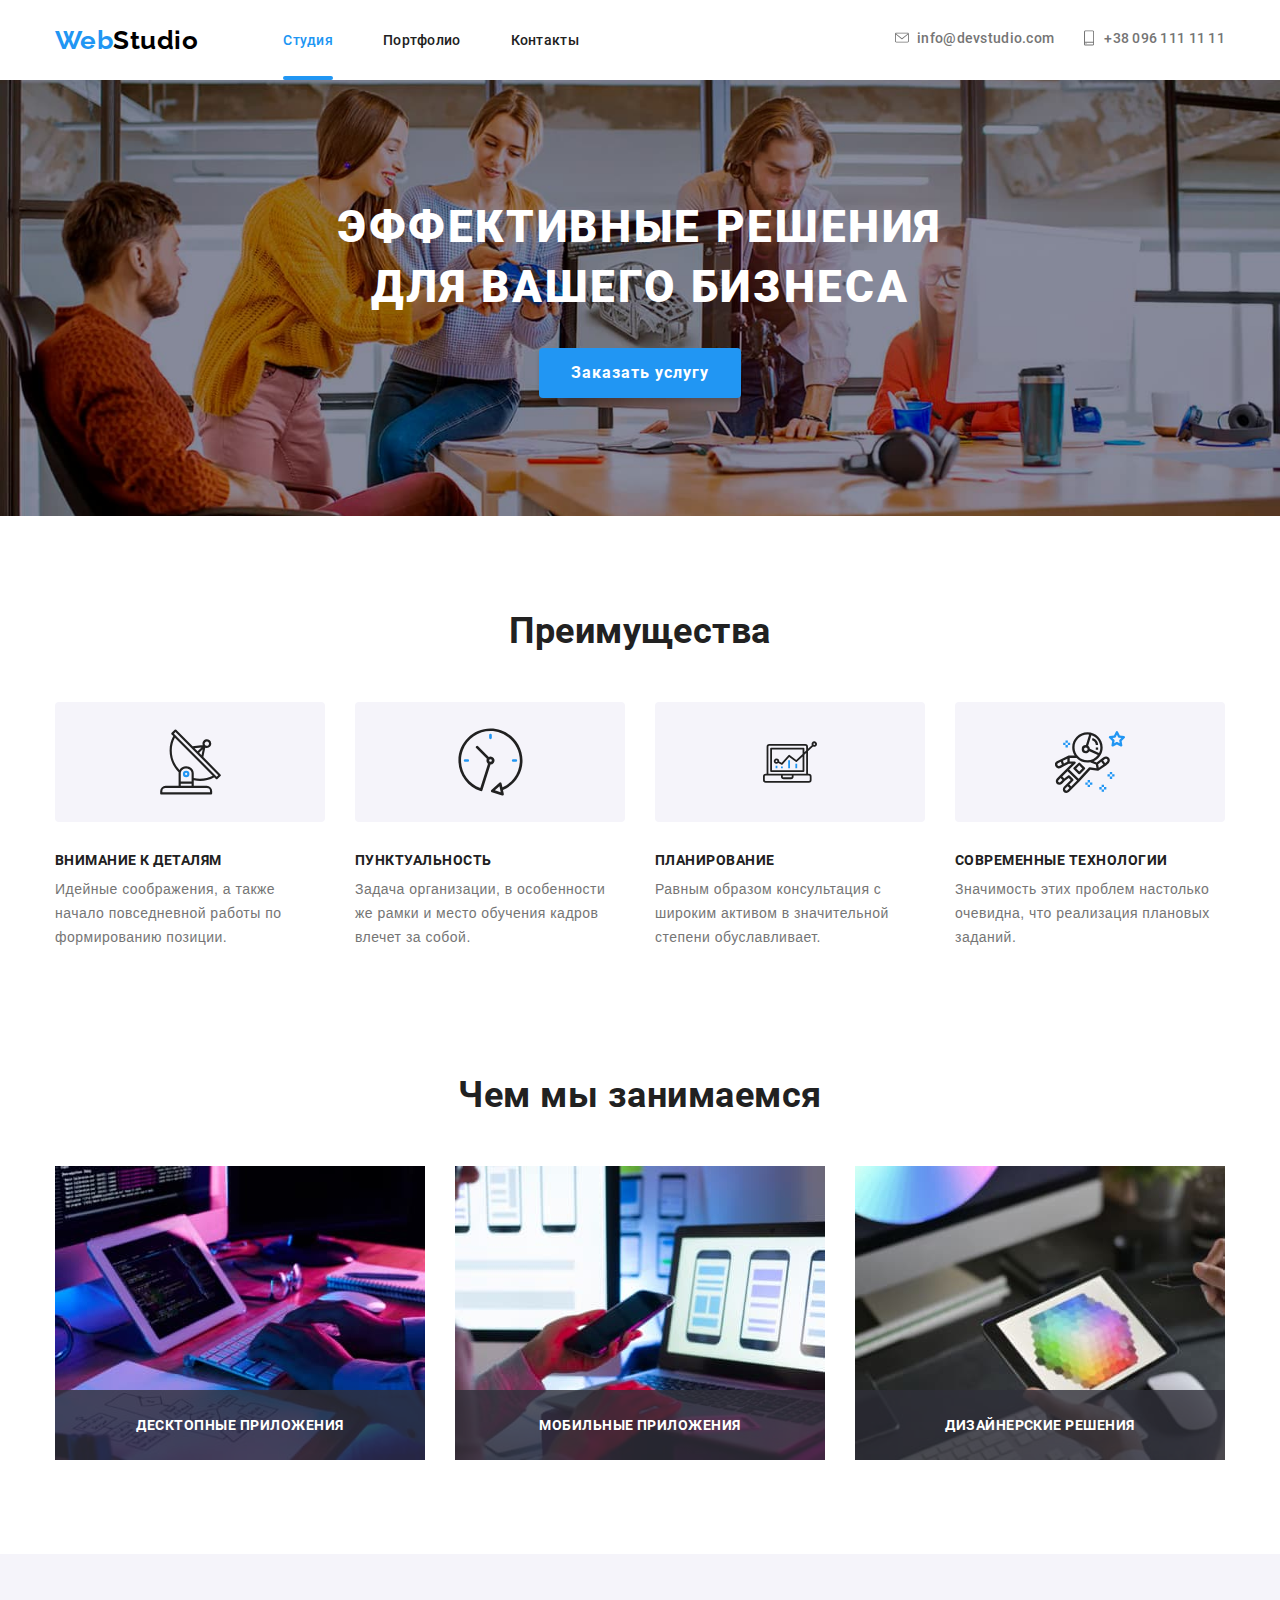
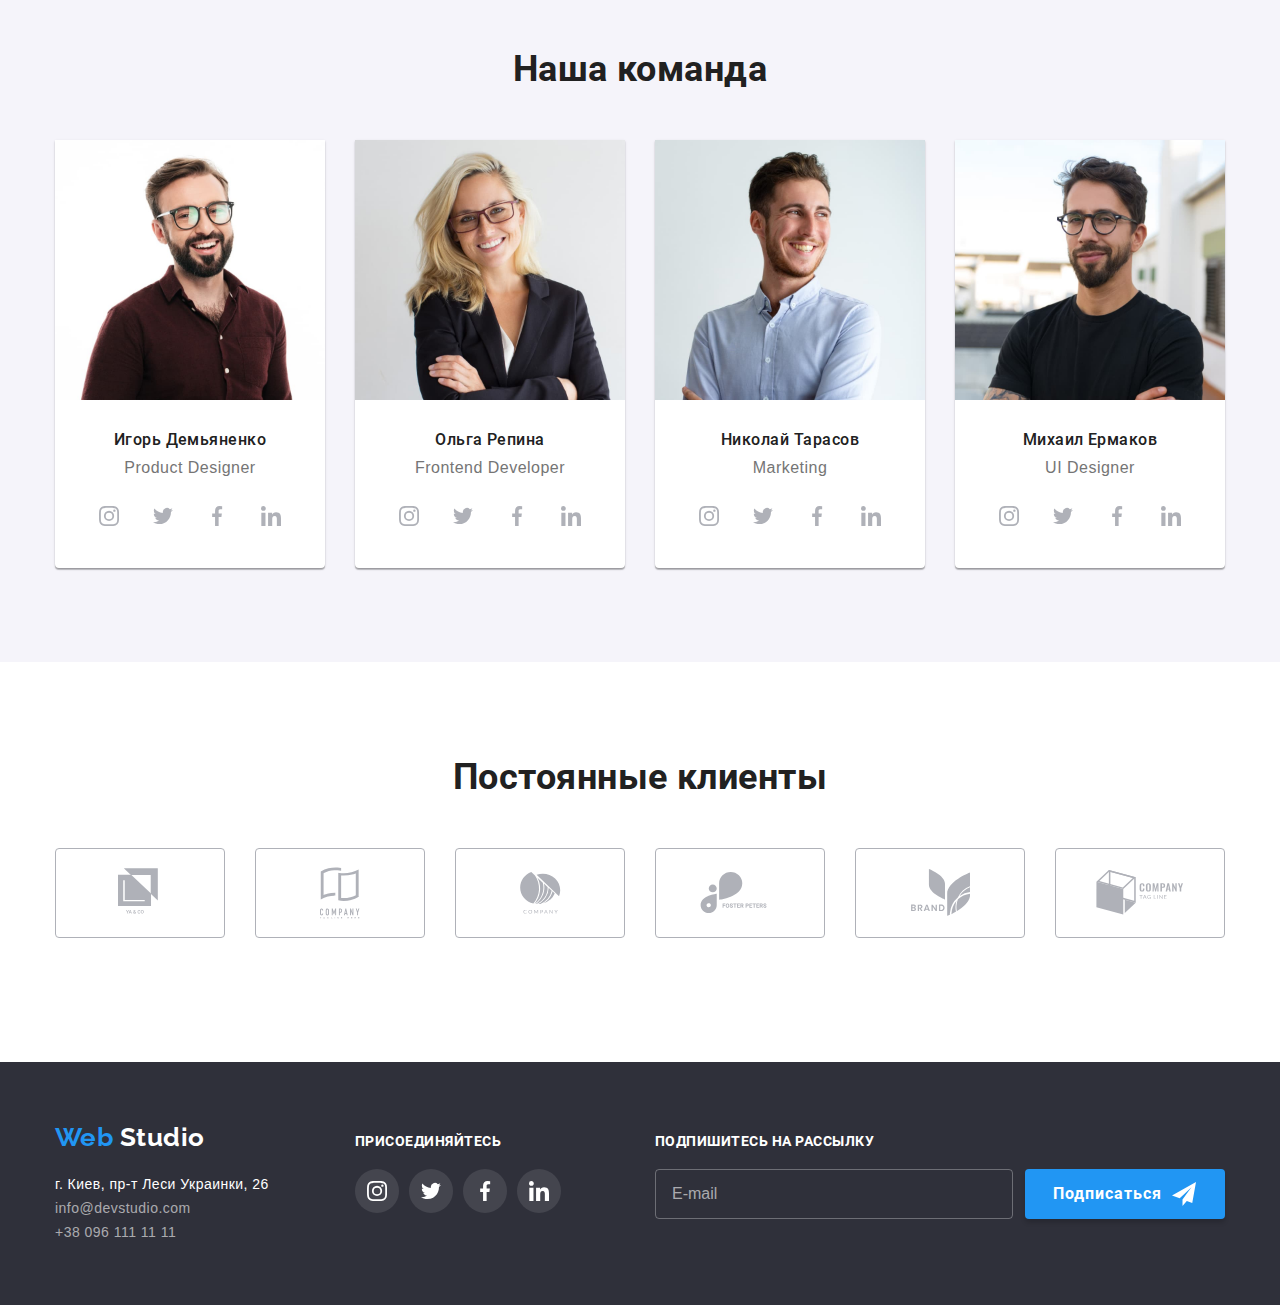
==== index.html @ 7257a2fe "фото ольги" ====
<!DOCTYPE html>
<html lang="ru">
  <head>
    <meta charset="UTF-8" />
    <meta name="viewport" content="width=device-width, initial-scale=1.0" />
    <title>Web Studio</title>

    <link rel="stylesheet" href="./css/main.min.css" />
  </head>
  <body>
    <!--Шапка сайта-->

    <header class="header">
      <div class="conteiner navigate">
        <nav class="main-nav">
          <a href="./index.html" class="logo link">
            Web<span class="logo-black">Studio</span>
          </a>

          <button
            type="button"
            class="menu-button"
            aria-expanded="false"
            data-menu-button
          >
            <svg width="24" height="16">
              <use
                class="icon-menu"
                href="./images/icons/sprite.svg#icon-menu"
              ></use>
              <use
                class="icon-cross"
                href="./images/icons/sprite.svg#icon-cross"
              ></use>
            </svg>
          </button>

          <!-- Навигация -->
          <ul class="site-nav list">
            <li class="item"><a href="" class="link current">Студия</a></li>
            <li class="item">
              <a href="./portfolio.html" class="link">Портфолио</a>
            </li>
            <li class="item"><a href="" class="link">Контакты</a></li>
          </ul>
        </nav>

        <!-- контакты -->
        <ul class="contacts list">
          <li class="item mail">
            <a href="mailto:info@devstudio.com" class="link">
              <svg class="icon-mail">
                <use href="./images/icons/sprite.svg#icon-mail"></use>
              </svg>
              info@devstudio.com
            </a>
          </li>
          <li class="item pfone">
            <a href="tel:+380961111111" class="link">
              <svg class="icon-phone">
                <use href="./images/icons/sprite.svg#icon-smartphone"></use>
              </svg>
              +38 096 111 11 11
            </a>
          </li>
        </ul>

        <!-- Мобильное меню -->
        <div class="mobile" data-menu>
          <ul class="mobile-nav list">
            <li class="item"><a href="" class="link current">Студия</a></li>
            <li class="item">
              <a href="./portfolio.html" class="link">Портфолио</a>
            </li>
            <li class="item"><a href="" class="link">Контакты</a></li>
          </ul>

          <ul class="mobile-contacts list">
            <li class="item mail">
              <a href="mailto:info@devstudio.com" class="link">
                <svg class="icon-mail">
                  <use href="./images/icons/sprite.svg#icon-mail"></use>
                </svg>
                info@devstudio.com
              </a>
            </li>
            <li class="item pfone">
              <a href="tel:+380961111111" class="link">
                <svg class="icon-phone">
                  <use href="./images/icons/sprite.svg#icon-smartphone"></use>
                </svg>
                +38 096 111 11 11
              </a>
            </li>
          </ul>
        </div>
      </div>
    </header>
    <main>
      <!-- Герой-->
      <section class="hero">
        <h1 class="hero-title">
          Эффективные решения <br />
          для вашего бизнеса
        </h1>
        <button class="button" data-modal-open>Заказать услугу</button>
      </section>

      <!-- Преимущества-->
      <section class="section">
        <div class="conteiner advantages">
          <h2 class="section-title">Преимущества</h2>
          <ul class="advantages-list list">
            <li class="advantages-item antenna">
              <div class="icons-advantages">
                <svg class="icon-antenna" width="65" height="70">
                  <use href="./images/icons/sprite.svg#icon-antenna"></use>
                </svg>
              </div>
              <h3 class="advantages-title">Внимание к деталям</h3>
              <p class="advantages-text">
                Идейные соображения, а также начало повседневной работы по
                формированию позиции.
              </p>
            </li>
            <li class="advantages-item clock">
              <div class="icons-advantages">
                <svg class="icon-clock" width="67" height="70">
                  <use href="./images/icons/sprite.svg#icon-clock"></use>
                </svg>
              </div>
              <h3 class="advantages-title">Пунктуальность</h3>
              <p class="advantages-text">
                Задача организации, в особенности же рамки и место обучения
                кадров влечет за собой.
              </p>
            </li>
            <li class="advantages-item diagram">
              <div class="icons-advantages">
                <svg class="icon-diagram" width="70" height="54">
                  <use href="./images/icons/sprite.svg#icon-diagram"></use>
                </svg>
              </div>
              <h3 class="advantages-title">Планирование</h3>
              <p class="advantages-text">
                Равным образом консультация с широким активом в значительной
                степени обуславливает.
              </p>
            </li>
            <li class="advantages-item astronaut">
              <div class="icons-advantages">
                <svg class="icon-astronaut" width="70" height="70">
                  <use href="./images/icons/sprite.svg#icon-astronaut"></use>
                </svg>
              </div>
              <h3 class="advantages-title">Современные технологии</h3>
              <p class="advantages-text">
                Значимость этих проблем настолько очевидна, что реализация
                плановых заданий.
              </p>
            </li>
          </ul>
        </div>
      </section>

      <!--Чем занимаемся-->
      <section class="section engage">
        <div class="conteiner">
          <h2 class="section-title engage-title">Чем мы занимаемся</h2>
          <ul class="engage-list list">
            <li class="engage-item">
              <img
                src="./images/img1.jpg"
                srcset="./images/img1@2x.jpg 2x"
                class="img"
                alt="ноутбук"
                width="370"
              />
              <h3 class="app-title">Десктопные приложения</h3>
            </li>
            <li class="engage-item">
              <img
                src="./images/img2.jpg"
                srcset="./images/img2@2x.jpg 2x"
                alt="смартфон"
                width="370"
                class="img"
              />
              <h3 class="app-title">Мобильные приложения</h3>
            </li>
            <li class="engage-item">
              <img
                src="./images/img3.jpg"
                srcset="./images/img3@2x.jpg 2x"
                alt="монитор"
                width="370"
                class="img"
              />
              <h3 class="app-title">Дизайнерские решения</h3>
            </li>
          </ul>
        </div>
      </section>

      <!--Команда-->
      <section class="section team">
        <div class="conteiner">
          <h2 class="section-title team-title">Наша команда</h2>
          <ul class="team-list list">
            <li class="team-item">
              <picture>
                <source
                  srcset="
                    ./images/team/desktop/1.jpg       1x,
                    ./images/team/desktop/igor@2x.jpg 2x
                  "
                  media="(min-width: 1200px)"
                />
                <source
                  srcset="
                    ./images/team/tablet/igor.jpg    1x,
                    ./images/team/tablet/igor@2x.jpg 2x
                  "
                  media="(min-width: 768px)"
                />
                <source
                  srcset="
                    ./images/team/mobile/igor.jpg    1x,
                    ./images/team/mobile/igor@2x.jpg 2x
                  "
                  media="(max-width: 767px)"
                />
                <img
                  src="./images/team/desktop/1.jpg"
                  alt=""
                  class="team-foto img"
                />
              </picture>

              <div class="team-desc">
                <h3 class="team-names">Игорь Демьяненко</h3>
                <p class="team-function">Product Designer</p>
                <ul class="list social-list">
                  <li class="social-item">
                    <a
                      href="https://www.instagram.com"
                      target="blank"
                      rel="noopener"
                      aria-label="Ссылка на Instagram"
                      class="link social-links instagram"
                    >
                      <svg class="social-icon" width="20" height="20">
                        <use
                          href="./images/icons/sprite.svg#icon-instagram"
                        ></use>
                      </svg>
                    </a>
                  </li>
                  <li class="social-item">
                    <a
                      href="https://twitter.com/explore"
                      target="blank"
                      rel="noopener"
                      aria-label="Ссылка на Twitter"
                      class="link social-links twitter"
                    >
                      <svg class="social-icon" width="20" height="20">
                        <use
                          href="./images/icons/sprite.svg#icon-twitter"
                        ></use>
                      </svg>
                    </a>
                  </li>
                  <li class="social-item">
                    <a
                      href="https://www.facebook.com"
                      target="blank"
                      rel="noopener"
                      aria-label="Ссылка на Facebook"
                      class="link social-links facebook"
                    >
                      <svg class="social-icon" width="20" height="20">
                        <use
                          href="./images/icons/sprite.svg#icon-facebook"
                        ></use>
                      </svg>
                    </a>
                  </li>
                  <li class="social-item">
                    <a
                      href="https://linkedin.com/"
                      target="blank"
                      rel="noopener"
                      aria-label="Ссылка на LinkedIn"
                      class="link social-links linkedin"
                    >
                      <svg class="social-icon" width="20" height="20">
                        <use
                          href="./images/icons/sprite.svg#icon-linkedin"
                        ></use>
                      </svg>
                    </a>
                  </li>
                </ul>
              </div>
            </li>
            <li class="team-item">
              <picture>
                <source
                  srcset="
                    ./images/team/desktop/2.jpg       1x,
                    ./images/team/desktop/olga@2x.jpg 2x
                  "
                  media="(min-width: 1200px)"
                />
                <source
                  srcset="
                    ./images/team/tablet/olga.jpg    1x,
                    ./images/team/tablet/olga@2x.jpg 2x
                  "
                  media="(min-width: 768px)"
                />
                <source
                  srcset="
                    ./images/team/mobile/i2.jpg    1x,
                    ./images/team/mobile/i2@2x.jpg 2x
                  "
                  media="(max-width: 767px)"
                />
                <img
                  src="./images/team/desktop/olga.jpg"
                  alt=""
                  class="team-foto img"
                />
              </picture>
              <div class="team-desc">
                <h3 class="team-names">Ольга Репина</h3>
                <p class="team-function">Frontend Developer</p>
                <ul class="list social-list">
                  <li class="social-item">
                    <a
                      href="https://www.instagram.com"
                      target="blank"
                      rel="noopener"
                      aria-label="Ссылка на Instagram"
                      class="link social-links instagram"
                    >
                      <svg class="social-icon" width="20" height="20">
                        <use
                          href="./images/icons/sprite.svg#icon-instagram"
                        ></use>
                      </svg>
                    </a>
                  </li>
                  <li class="social-item">
                    <a
                      href="https://twitter.com/explore"
                      target="blank"
                      rel="noopener"
                      aria-label="Ссылка на Twitter"
                      class="link social-links twitter"
                    >
                      <svg class="social-icon" width="20" height="20">
                        <use
                          href="./images/icons/sprite.svg#icon-twitter"
                        ></use>
                      </svg>
                    </a>
                  </li>
                  <li class="social-item">
                    <a
                      href="https://www.facebook.com"
                      target="blank"
                      rel="noopener"
                      aria-label="Ссылка на Facebook"
                      class="link social-links facebook"
                    >
                      <svg class="social-icon" width="20" height="20">
                        <use
                          href="./images/icons/sprite.svg#icon-facebook"
                        ></use>
                      </svg>
                    </a>
                  </li>
                  <li class="social-item">
                    <a
                      href="https://linkedin.com/"
                      target="blank"
                      rel="noopener"
                      aria-label="Ссылка на LinkedIn"
                      class="link social-links linkedin"
                    >
                      <svg class="social-icon" width="20" height="20">
                        <use
                          href="./images/icons/sprite.svg#icon-linkedin"
                        ></use>
                      </svg>
                    </a>
                  </li>
                </ul>
              </div>
            </li>
            <li class="team-item">
              <picture>
                <source
                  srcset="
                    ./images/team/desktop/3.jpg          1x,
                    ./images/team/desktop/nikolay@2x.jpg 2x
                  "
                  media="(min-width: 1200px)"
                />
                <source
                  srcset="
                    ./images/team/tablet/nikolay.jpg    1x,
                    ./images/team/tablet/nikolay@2x.jpg 2x
                  "
                  media="(min-width: 768px)"
                />
                <source
                  srcset="
                    ./images/team/mobile/nikolay.jpg    1x,
                    ./images/team/mobile/nikolay@2x.jpg 2x
                  "
                  media="(max-width: 767px)"
                />
                <img
                  src="./images/team/desktop/nikolay.jpg"
                  alt=""
                  class="team-foto img"
                />
              </picture>
              <div class="team-desc">
                <h3 class="team-names">Николай Тарасов</h3>
                <p class="team-function">Marketing</p>
                <ul class="list social-list">
                  <li class="social-item">
                    <a
                      href="https://www.instagram.com"
                      target="blank"
                      rel="noopener"
                      aria-label="Ссылка на Instagram"
                      class="link social-links instagram"
                    >
                      <svg class="social-icon" width="20" height="20">
                        <use
                          href="./images/icons/sprite.svg#icon-instagram"
                        ></use>
                      </svg>
                    </a>
                  </li>
                  <li class="social-item">
                    <a
                      href="https://twitter.com/explore"
                      target="blank"
                      rel="noopener"
                      aria-label="Ссылка на Twitter"
                      class="link social-links twitter"
                    >
                      <svg class="social-icon" width="20" height="20">
                        <use
                          href="./images/icons/sprite.svg#icon-twitter"
                        ></use>
                      </svg>
                    </a>
                  </li>
                  <li class="social-item">
                    <a
                      href="https://www.facebook.com"
                      target="blank"
                      rel="noopener"
                      aria-label="Ссылка на Facebook"
                      class="link social-links facebook"
                    >
                      <svg class="social-icon" width="20" height="20">
                        <use
                          href="./images/icons/sprite.svg#icon-facebook"
                        ></use>
                      </svg>
                    </a>
                  </li>
                  <li class="social-item">
                    <a
                      href="https://linkedin.com/"
                      target="blank"
                      rel="noopener"
                      aria-label="Ссылка на LinkedIn"
                      class="link social-links linkedin"
                    >
                      <svg class="social-icon" width="20" height="20">
                        <use
                          href="./images/icons/sprite.svg#icon-linkedin"
                        ></use>
                      </svg>
                    </a>
                  </li>
                </ul>
              </div>
            </li>
            <li class="team-item">
              <picture>
                <source
                  srcset="
                    ./images/team/desktop/4.jpg          1x,
                    ./images/team/desktop/mikhail@2x.jpg 2x
                  "
                  media="(min-width: 1200px)"
                />
                <source
                  srcset="
                    ./images/team/tablet/mikhail.jpg    1x,
                    ./images/team/tablet/mikhail@2x.jpg 2x
                  "
                  media="(min-width: 768px)"
                />
                <source
                  srcset="
                    ./images/team/mobile/mikhail.jpg    1x,
                    ./images/team/mobile/mikhail@2x.jpg 2x
                  "
                  media="(max-width: 767px)"
                />
                <img
                  src="./images/team/desktop/mikhail.jpg"
                  alt=""
                  class="team-foto img"
                />
              </picture>
              <div class="team-desc">
                <h3 class="team-names">Михаил Ермаков</h3>
                <p class="team-function">UI Designer</p>
                <ul class="list social-list">
                  <li class="social-item">
                    <a
                      href="https://www.instagram.com"
                      target="blank"
                      rel="noopener"
                      aria-label="Ссылка на Instagram"
                      class="link social-links instagram"
                    >
                      <svg class="social-icon" width="20" height="20">
                        <use
                          href="./images/icons/sprite.svg#icon-instagram"
                        ></use>
                      </svg>
                    </a>
                  </li>
                  <li class="social-item">
                    <a
                      href="https://twitter.com/explore"
                      target="blank"
                      rel="noopener"
                      aria-label="Ссылка на Twitter"
                      class="link social-links twitter"
                    >
                      <svg class="social-icon" width="20" height="20">
                        <use
                          href="./images/icons/sprite.svg#icon-twitter"
                        ></use>
                      </svg>
                    </a>
                  </li>
                  <li class="social-item">
                    <a
                      href="https://www.facebook.com"
                      target="blank"
                      rel="noopener"
                      aria-label="Ссылка на Facebook"
                      class="link social-links facebook"
                    >
                      <svg class="social-icon" width="20" height="20">
                        <use
                          href="./images/icons/sprite.svg#icon-facebook"
                        ></use>
                      </svg>
                    </a>
                  </li>
                  <li class="social-item">
                    <a
                      href="https://linkedin.com/"
                      target="blank"
                      rel="noopener"
                      aria-label="Ссылка на LinkedIn"
                      class="link social-links linkedin"
                    >
                      <svg class="social-icon" width="20" height="20">
                        <use
                          href="./images/icons/sprite.svg#icon-linkedin"
                        ></use>
                      </svg>
                    </a>
                  </li>
                </ul>
              </div>
            </li>
          </ul>
        </div>
      </section>

      <!--Постоянные клиенты-->
      <section class="section">
        <div class="conteiner">
          <h2 class="section-title">Постоянные клиенты</h2>

          <ul class="clients-list list">
            <li class="clients-item">
              <a href="" class="clients-link link">
                <svg class="icon clients-logo" width="44" height="49">
                  <use href="./images/icons/sprite.svg#icon-logo1"></use>
                </svg>
              </a>
            </li>
            <li class="clients-item">
              <a href="" class="clients-link link">
                <svg class="icon clients-logo" width="40" height="52">
                  <use href="./images/icons/sprite.svg#icon-logo2"></use>
                </svg>
              </a>
            </li>
            <li class="clients-item">
              <a href="" class="clients-link link">
                <svg class="icon clients-logo" width="41" height="42">
                  <use href="./images/icons/sprite.svg#icon-logo3"></use>
                </svg>
              </a>
            </li>
            <li class="clients-item">
              <a href="" class="clients-link link">
                <svg class="icon clients-logo" width="80" height="42">
                  <use href="./images/icons/sprite.svg#icon-logo4"></use>
                </svg>
              </a>
            </li>
            <li class="clients-item">
              <a href="" class="clients-link link">
                <svg class="icon clients-logo" width="59" height="47">
                  <use href="./images/icons/sprite.svg#icon-logo5"></use>
                </svg>
              </a>
            </li>
            <li class="clients-item">
              <a href="" class="clients-link link">
                <svg class="icon clients-logo" width="88" height="45">
                  <use href="./images/icons/sprite.svg#icon-logo6"></use>
                </svg>
              </a>
            </li>
          </ul>
        </div>
      </section>
    </main>

    <!-- Футер -->
    <footer class="footer">
      <div class="conteiner footer-content">
        <div class="footer-tablet">
          <div class="footer-box">
            <a href="./index.html" class="logo link logo-footer">
              Web <span class="logo-white">Studio</span>
            </a>

            <!-- адрес -->
            <address class="address">
              г. Киев, пр-т Леси Украинки, 26
              <ul class="list">
                <li>
                  <a href="mailto:info@devstudio.com" class="link">
                    info@devstudio.com
                  </a>
                </li>
                <li>
                  <a href="tel:+380961111111" class="link">
                    +38 096 111 11 11
                  </a>
                </li>
              </ul>
            </address>
          </div>

          <!-- Соц сети -->
          <div class="footer-box">
            <h3 class="join">Присоединяйтесь</h3>
            <ul class="list link social-list join-list">
              <li class="join-item">
                <a
                  href="https://www.instagram.com"
                  target="blank"
                  rel="noopener"
                  aria-label="Ссылка на Instagram"
                  class="link social-links join-link"
                >
                  <svg class="icon icon-instagram" width="20" height="20">
                    <use href="./images/icons/sprite.svg#icon-instagram"></use>
                  </svg>
                </a>
              </li>
              <li class="join-item">
                <a
                  href="https://twitter.com/explore"
                  target="blank"
                  rel="noopener"
                  aria-label="Ссылка на Twitter"
                  class="link social-links join-link"
                >
                  <svg class="icon icon-twiter" width="20" height="20">
                    <use href="./images/icons/sprite.svg#icon-twitter"></use>
                  </svg>
                </a>
              </li>
              <li class="join-item">
                <a
                  href="https://www.facebook.com/"
                  target="blank"
                  rel="noopener"
                  aria-label="Ссылка на Facebook"
                  class="link social-links join-link"
                >
                  <svg class="icon icon-facebook" width="20" height="20">
                    <use href="./images/icons/sprite.svg#icon-facebook"></use>
                  </svg>
                </a>
              </li>
              <li class="join-item">
                <a
                  href="https://linkedin.com/"
                  target="blank"
                  rel="noopener"
                  aria-label="Ссылка на LinkedIn"
                  class="link social-links join-link"
                >
                  <svg class="icon icon-linkedin" width="20" height="20">
                    <use href="./images/icons/sprite.svg#icon-linkedin"></use>
                  </svg>
                </a>
              </li>
            </ul>
          </div>
        </div>

        <!-- Форма рассылки -->
        <div class="sign-up">
          <form class="footer-form">
            <h3 class="join">Подпишитесь на рассылку</h3>
            <div class="form">
              <div class="email-input">
                <input
                  type="email"
                  name="mail"
                  placeholder="E-mail"
                  class="form-field"
                />
              </div>
              <button class="button button-footer">
                <span class="button-name"> Подписаться</span>
                <svg width="24" height="24" class="send-icon">
                  <use href="./images/icons/sprite.svg#icon-icon-send"></use>
                </svg>
              </button>
            </div>
          </form>
        </div>
      </div>
    </footer>

    <!--  backdrop-->
    <div class="backdrop is-hidden" data-modal>
      <div class="modal">
        <button class="button-close" data-modal-close>
          <svg width="11" height="11" class="close-icon">
            <use href="./images/icons/sprite1.svg#icon-close"></use>
          </svg>
        </button>

        <!-- Модальное окно -->
        <form class="modal-form">
          <h4 class="modal-title">Оставьте свои данные, мы вам перезвоним</h4>
          <div class="modal-field">
            <label for="client-name" class="modal-label"> Имя</label>

            <input
              type="text"
              name="name"
              id="client-name"
              class="modal-input"
            />
            <svg width="18" height="18" class="modal-icon">
              <use href="./images/icons/sprite.svg#icon-person-black"></use>
            </svg>
          </div>

          <div class="modal-field">
            <label for="client-tel" class="modal-label"> Телефон</label>

            <input
              type="tel"
              name="telephone"
              id="client-tel"
              class="modal-input"
            />
            <svg width="18" height="18" class="modal-icon">
              <use href="./images/icons/sprite.svg#icon-phone-black"></use>
            </svg>
          </div>

          <div class="modal-field">
            <label for="client-mail" class="modal-label">Почта</label>

            <input
              type="email"
              name="mail"
              id="client-mail"
              class="modal-input"
            />
            <svg width="18" height="18" class="modal-icon">
              <use href="./images/icons/sprite.svg#icon-email-black"></use>
            </svg>
          </div>

          <div class="modal-field">
            <label for="client-comment" class="modal-label"> Комментарий</label>
            <textarea
              name="comment"
              id="client-comment"
              rows="5"
              placeholder="Введите текст"
              class="modal-comment"
            ></textarea>
          </div>

          <div class="modal-checkbox">
            <label class="modal-contract">
              <input type="checkbox" name="contract" class="checkbox in" /><span
                class="check-icon"
              ></span
              ><span>
                Соглашаюсь с рассылкой и принимаю
                <a href="/" class="modal-link">
                  <span class="modal-contract contrakt-link">
                    Условия договора
                  </span></a
                ></span
              >
            </label>
          </div>

          <button class="button">Отправить</button>
        </form>
      </div>
    </div>

    <script src="./js/menu.js"></script>
    <script src="./js/modal.js"></script>
  </body>
</html>
---- css/main.min.css ----
@font-face{font-family:"raleway";font-style:normal;font-weight:700;src:local(" "),url("../fonts/raleway/raleway-v17-latin_cyrillic-700.woff2") format("woff2"),url("../fonts/raleway/raleway-v17-latin_cyrillic-700.woff") format("woff")}@font-face{font-family:"roboto";font-style:normal;font-weight:400;src:local("Roboto"),local("Roboto-Regular"),url("../fonts/roboto-v20-latin_cyrillic-regular.woff2") format("woff2"),url("../fonts/roboto-v20-latin_cyrillic-regular.woff") format("woff")}@font-face{font-family:"roboto";font-style:normal;font-weight:500;src:local("Roboto Medium"),local("Roboto-Medium"),url("../fonts/roboto/roboto-v20-latin_cyrillic-500.woff2") format("woff2"),url("../fonts/roboto/roboto-v20-latin_cyrillic-500.woff") format("woff")}@font-face{font-family:"roboto";font-style:normal;font-weight:700;src:local("Roboto Bold"),local("Roboto-Bold"),url("../fonts/roboto/roboto-v20-latin_cyrillic-700.woff2") format("woff2"),url("../fonts/roboto/roboto-v20-latin_cyrillic-700.woff") format("woff")}@font-face{font-family:"roboto";font-style:normal;font-weight:900;src:local("Roboto Black"),local("Roboto-Black"),url("../fonts/roboto/roboto-v20-latin_cyrillic-900.woff2") format("woff2"),url("../fonts/roboto/roboto-v20-latin_cyrillic-900.woff") format("woff")}/*! normalize.css v8.0.1 | MIT License | github.com/necolas/normalize.css */html{line-height:1.15;-webkit-text-size-adjust:100%}body{margin:0}main{display:block}h1{font-size:2em;margin:0.67em 0}hr{-webkit-box-sizing:content-box;box-sizing:content-box;height:0;overflow:visible}pre{font-family:monospace, monospace;font-size:1em}a{background-color:transparent}abbr[title]{border-bottom:none;text-decoration:underline;-webkit-text-decoration:underline dotted;text-decoration:underline dotted}b,strong{font-weight:bolder}code,kbd,samp{font-family:monospace, monospace;font-size:1em}small{font-size:80%}sub,sup{font-size:75%;line-height:0;position:relative;vertical-align:baseline}sub{bottom:-0.25em}sup{top:-0.5em}img{border-style:none}button,input,optgroup,select,textarea{font-family:inherit;font-size:100%;line-height:1.15;margin:0}button,input{overflow:visible}button,select{text-transform:none}button,[type="button"],[type="reset"],[type="submit"]{-webkit-appearance:button}button::-moz-focus-inner,[type="button"]::-moz-focus-inner,[type="reset"]::-moz-focus-inner,[type="submit"]::-moz-focus-inner{border-style:none;padding:0}button:-moz-focusring,[type="button"]:-moz-focusring,[type="reset"]:-moz-focusring,[type="submit"]:-moz-focusring{outline:1px dotted ButtonText}fieldset{padding:0.35em 0.75em 0.625em}legend{-webkit-box-sizing:border-box;box-sizing:border-box;color:inherit;display:table;max-width:100%;padding:0;white-space:normal}progress{vertical-align:baseline}textarea{overflow:auto}[type="checkbox"],[type="radio"]{-webkit-box-sizing:border-box;box-sizing:border-box;padding:0}[type="number"]::-webkit-inner-spin-button,[type="number"]::-webkit-outer-spin-button{height:auto}[type="search"]{-webkit-appearance:textfield;outline-offset:-2px}[type="search"]::-webkit-search-decoration{-webkit-appearance:none}::-webkit-file-upload-button{-webkit-appearance:button;font:inherit}details{display:block}summary{display:list-item}template{display:none}[hidden]{display:none}html{-webkit-box-sizing:border-box;box-sizing:border-box}*,*::before,*::after{-webkit-box-sizing:inherit;box-sizing:inherit}body{font-family:"roboto",sans-serif;letter-spacing:0.03em;color:#212121;background-color:#fff}.list{list-style:none;margin:0;padding:0}.link{text-decoration:none;-webkit-transition:color 250ms cubic-bezier(0.4, 0, 0.2, 1),background-color 250ms cubic-bezier(0.4, 0, 0.2, 1);transition:color 250ms cubic-bezier(0.4, 0, 0.2, 1),background-color 250ms cubic-bezier(0.4, 0, 0.2, 1)}.section{padding-top:60px;padding-bottom:60px}@media (min-width: 1200px){.section{padding-top:94px;padding-bottom:94px}}.section-title{margin-top:0;margin-bottom:50px;font-weight:700;font-size:28px;line-height:1.178;text-align:center;color:#212121}@media (min-width: 1200px){.section-title{font-size:36px;line-height:1.167}}.img{display:block;max-width:100%;height:auto}.conteiner{width:100%;padding-left:15px;padding-right:15px;margin:0 auto}@media (min-width: 480px){.conteiner{width:480px}}@media (min-width: 768px){.conteiner{width:768px}}@media (min-width: 1200px){.conteiner{width:1200px;padding-left:15px;padding-right:15px}}.logo{font-family:raleway,sans-serif;font-weight:700;font-size:26px;line-height:1.192;color:#2196f3}.logo-black{color:#000000}.logo-white{color:#fff}.menu-button{display:-webkit-inline-box;display:-ms-inline-flexbox;display:inline-flex;-webkit-box-pack:center;-ms-flex-pack:center;justify-content:center;-webkit-box-align:center;-ms-flex-align:center;align-items:center;padding:0;margin:0;width:40px;height:40px;background-color:transparent;border:none;outline:transparent}@media (min-width: 768px){.menu-button{display:none}}.icon-cross{display:none;-webkit-transition:fill 250ms cubic-bezier(0.4, 0, 0.2, 1);transition:fill 250ms cubic-bezier(0.4, 0, 0.2, 1)}.menu-button:hover .icon-cross,.menu-button:focus .icon-cross{fill:#2196f3}.menu-button.is-open .icon-menu{display:none}.icon-menu{-webkit-transition:fill 250ms cubic-bezier(0.4, 0, 0.2, 1);transition:fill 250ms cubic-bezier(0.4, 0, 0.2, 1)}.menu-button:hover .icon-menu,.menu-button:focus .icon-menu{fill:#2196f3}.menu-button.is-open .icon-cross{display:block;width:20px;height:20px}.mobile{position:absolute;top:100%;left:0;width:100%;z-index:999;text-align:center;padding-top:60px;padding-bottom:60px;border-top:1px solid #ececec;background-color:#fff;display:none}.mobile.is-open{display:block}@media (min-width: 768px){.mobile.is-open{display:none}}.mobile-nav{margin-bottom:60px}.mobile-nav .item:not(:last-child){margin-bottom:40px}.mobile-nav .link,.mobile-contacts .link{font-weight:500;font-size:18px;line-height:1.167;letter-spacing:0.02em;color:#212121}.mobile-nav .link:hover,.mobile-nav .link:focus,.mobile-contacts .link:hover,.mobile-contacts .link:focus{color:#2196f3}.mobile-contacts .item:not(:last-child){margin-bottom:16px}.mobile-contacts .link{color:#757575}.site-nav{margin-left:85px;color:inherit;display:none}@media (min-width: 768px){.site-nav{display:-webkit-box;display:-ms-flexbox;display:flex}}.site-nav .item:not(:last-child){margin-right:50px}.site-nav .link{display:block;padding-top:32px;padding-bottom:32px;font-weight:500;font-size:14px;line-height:1.142;letter-spacing:0.02em;color:#212121}.site-nav .link:hover,.site-nav .link:focus{color:#2196f3}.site-nav .link.current,.mobile-nav .link.current{position:relative;color:#2196f3}.site-nav .link.current::after,.mobile-nav .link.current::after{position:absolute;left:0;bottom:0;content:"";width:100%;height:4px;border-radius:2px;background-color:#2196f3}.contacts{margin-left:auto;display:none}@media (min-width: 768px){.contacts{display:inline-block;font-size:12px;line-height:1.167}}@media screen and (min-width: 768px) and (max-width: 1199px){.contacts{width:142px}}@media (min-width: 1200px){.contacts{display:-webkit-box;display:-ms-flexbox;display:flex}}.contacts .item:not(:last-child){margin-right:30px}.contacts .link{display:-webkit-inline-box;display:-ms-inline-flexbox;display:inline-flex;-webkit-box-align:center;-ms-flex-align:center;align-items:center;font-weight:500;font-size:14px;line-height:1.142;letter-spacing:0.02em;color:#757575}.contacts .link:hover,.contacts .link:focus{color:#2196f3}.icon-mail{width:14px;height:12px;margin-right:8px;-webkit-box-align:baseline;-ms-flex-align:baseline;align-items:baseline;fill:currentColor}.icon-mail:hover,.icon-mail:focus{fill:currentColor}.icon-phone{width:10px;height:16px;margin-right:10px;-webkit-box-align:baseline;-ms-flex-align:baseline;align-items:baseline;fill:currentColor}.icon-phone:hover,.icon-phone:focus{fill:currentColor}.button{display:inline-block;min-width:200px;border-radius:4px;border:transparent;padding:10px 32px;margin:0;color:#fff;font-weight:700;font-size:16px;line-height:1.875;text-align:center;letter-spacing:0.06em;background-color:#2196f3;-webkit-box-shadow:0px 4px 4px rgba(0,0,0,0.15);box-shadow:0px 4px 4px rgba(0,0,0,0.15);-webkit-transition:background-color 250ms cubic-bezier(0.4, 0, 0.2, 1);transition:background-color 250ms cubic-bezier(0.4, 0, 0.2, 1)}.button:hover{background-color:#757575}.social-list{display:-webkit-box;display:-ms-flexbox;display:flex;-webkit-box-pack:center;-ms-flex-pack:center;justify-content:center}.social-item:not(:last-child){margin-right:10px}.social-links{display:-webkit-box;display:-ms-flexbox;display:flex;-webkit-box-pack:center;-ms-flex-pack:center;justify-content:center;-webkit-box-align:center;-ms-flex-align:center;align-items:center;width:44px;height:44px;border-radius:50%}.social-links:hover,.social-links:focus{background-color:#2196f3;border-radius:50%}.social-icon{fill:#afb1b8;-webkit-transition:fill 250ms cubic-bezier(0.4, 0, 0.2, 1);transition:fill 250ms cubic-bezier(0.4, 0, 0.2, 1)}.social-links:hover .social-icon,.social-links:focus .social-icon{fill:#fff}.backdrop{position:fixed;top:0;left:0;width:100%;height:100vh;opacity:1;padding:93px 15px;overflow-y:scroll;background:rgba(0,0,0,0.2);-webkit-transition:opacity 250ms cubic-bezier(0.4, 0, 0.2, 1);transition:opacity 250ms cubic-bezier(0.4, 0, 0.2, 1)}.is-hidden{visibility:hidden;opacity:0;pointer-events:none}.backdrop.is-hidden .modal{-webkit-transform:translate(-50%, -50%) scale(0.4);transform:translate(-50%, -50%) scale(0.4)}.modal{position:relative;padding:40px;border-radius:4px;background-color:#fff;-webkit-box-shadow:0px 1px 3px rgba(0,0,0,0.12),0px 1px 1px rgba(0,0,0,0.14),0px 2px 1px rgba(0,0,0,0.2);box-shadow:0px 1px 3px rgba(0,0,0,0.12),0px 1px 1px rgba(0,0,0,0.14),0px 2px 1px rgba(0,0,0,0.2);-webkit-transition:-webkit-transform 250ms cubic-bezier(0.4, 0, 0.2, 1);transition:-webkit-transform 250ms cubic-bezier(0.4, 0, 0.2, 1);transition:transform 250ms cubic-bezier(0.4, 0, 0.2, 1);transition:transform 250ms cubic-bezier(0.4, 0, 0.2, 1), -webkit-transform 250ms cubic-bezier(0.4, 0, 0.2, 1)}@media (min-width: 768px){.modal{position:absolute;top:50%;left:50%;-webkit-transform:translate(-50%, -50%) scale(1);transform:translate(-50%, -50%) scale(1);max-width:450px;width:100%}}@media (min-width: 1200px){.modal{max-width:528px}}.modal-form{text-align:center}.modal-title{margin-top:0;margin-bottom:12px;font-weight:700px;font-size:20px;line-height:1.15;text-align:center;letter-spacing:0.03em;color:#212121}.modal-field{position:relative;display:-webkit-box;display:-ms-flexbox;display:flex;-webkit-box-orient:vertical;-webkit-box-direction:normal;-ms-flex-direction:column;flex-direction:column;margin-bottom:10px}.modal-label{padding-bottom:4px;text-align:start;font-weight:400;font-size:12px;line-height:1.167;letter-spacing:0.03em;color:#757575}@media (min-width: 1200px){.modal-label{font-size:14px}}.modal-icon{position:absolute;top:50%;left:12px;-webkit-transition:fill 250ms cubic-bezier(0.4, 0, 0.2, 1);transition:fill 250ms cubic-bezier(0.4, 0, 0.2, 1)}.modal-input{padding-top:12px;padding-bottom:12px;padding-left:42px;border:1px solid rgba(33,33,33,0.2);border-radius:4px;outline:none;-webkit-transition:border-color 250ms cubic-bezier(0.4, 0, 0.2, 1);transition:border-color 250ms cubic-bezier(0.4, 0, 0.2, 1)}.modal-input:focus{border-color:#2196f3}.modal-input:focus+.modal-icon{fill:#2196f3}.modal-comment{resize:none;padding:12px 16px;border:1px solid rgba(33,33,33,0.2);border-radius:4px;outline:none;-webkit-transition:border-color 250ms cubic-bezier(0.4, 0, 0.2, 1);transition:border-color 250ms cubic-bezier(0.4, 0, 0.2, 1)}.modal-comment::-webkit-input-placeholder{font-weight:400;font-size:14px;line-height:1.14;letter-spacing:0.01em;color:rgba(117,117,117,0.5)}.modal-comment:-ms-input-placeholder{font-weight:400;font-size:14px;line-height:1.14;letter-spacing:0.01em;color:rgba(117,117,117,0.5)}.modal-comment::-ms-input-placeholder{font-weight:400;font-size:14px;line-height:1.14;letter-spacing:0.01em;color:rgba(117,117,117,0.5)}.modal-comment::placeholder{font-weight:400;font-size:14px;line-height:1.14;letter-spacing:0.01em;color:rgba(117,117,117,0.5)}.modal-comment:focus{border-color:#2196f3}.modal-checkbox{margin-bottom:30px}.modal-contract{display:-webkit-inline-box;display:-ms-inline-flexbox;display:inline-flex;-webkit-box-align:center;-ms-flex-align:center;align-items:center;margin-right:auto;margin-left:auto;font-weight:400;font-size:12px;line-height:1.71;letter-spacing:0.03em;color:#757575}@media (min-width: 1200px){.modal-contract{font-size:14px}}.contrakt-link{color:#2196f3;-webkit-text-decoration-line:underline;text-decoration-line:underline}.checkbox{position:absolute;width:1px;height:1px;margin:-1px;padding:0;overflow:hidden;border:0;clip:rect(0 0 0 0)}.check-icon{display:inline-block;margin-right:7px;width:16px;height:15px;border:2px solid #212121;border-radius:3px;-webkit-transition:background-color 250ms cubic-bezier(0.4, 0, 0.2, 1);transition:background-color 250ms cubic-bezier(0.4, 0, 0.2, 1)}.checkbox:checked+.check-icon{background-color:#2196f3;background-image:url(../images/icons/icon-check.svg);background-size:contain;background-origin:border-box;border-color:#2196f3}.button-close{position:absolute;top:8px;right:8px;margin:0;padding:0;width:30px;height:30px;border:1px solid rgba(0,0,0,0.1);border-radius:50%;background-color:#fff}.close-icon{-webkit-transition:fill 250ms cubic-bezier(0.4, 0, 0.2, 1);transition:fill 250ms cubic-bezier(0.4, 0, 0.2, 1)}.button-close:hover .close-icon,.button-close:focus .close-icon{fill:#2196f3}.header{position:relative}.navigate{display:-webkit-box;display:-ms-flexbox;display:flex;-webkit-box-align:center;-ms-flex-align:center;align-items:center}.main-nav{display:-webkit-box;display:-ms-flexbox;display:flex;-webkit-box-align:center;-ms-flex-align:center;align-items:center}@media (max-width: 767px){.main-nav{padding-top:10px;padding-bottom:10px;width:100%;-webkit-box-pack:justify;-ms-flex-pack:justify;justify-content:space-between}}.hero{height:auto;max-width:1600px;padding-top:118px;padding-bottom:118px;margin-right:auto;margin-left:auto;text-align:center;background-color:rgba(47,48,58,0.8);background-image:-webkit-gradient(linear, left top, right top, from(rgba(47,48,58,0.4)), to(rgba(47,48,58,0.4))),url(../images/hero/mobile/mobile-hero.jpg);background-image:linear-gradient(to right, rgba(47,48,58,0.4), rgba(47,48,58,0.4)),url(../images/hero/mobile/mobile-hero.jpg);background-size:cover;background-repeat:no-repeat;background-position:center}@media screen and (min-device-pixel-ratio: 2), screen and (-webkit-min-device-pixel-ratio: 2), screen and (min-resolution: 192dpi), screen and (min-resolution: 2dppx){.hero{background-image:url(../images/hero/mobile/mobile-hero@2x.jpg)}}@media (min-width: 768px){.hero{background-image:url(../images/hero/tablet/tablet-hero.jpg)}}@media screen and (min-width: 768px) and (min-device-pixel-ratio: 2), screen and (min-width: 768px) and (-webkit-min-device-pixel-ratio: 2), screen and (min-width: 768px) and (min-resolution: 192dpi), screen and (min-width: 768px) and (min-resolution: 2dppx){.hero{background-image:url(../images/hero/tablet/tablet-hero@2x.jpg)}}@media (min-width: 1200px){.hero{background-image:url(../images/hero/desktop/hero-image.jpg)}}@media screen and (min-width: 1200px) and (min-device-pixel-ratio: 2), screen and (min-width: 1200px) and (-webkit-min-device-pixel-ratio: 2), screen and (min-width: 1200px) and (min-resolution: 192dpi), screen and (min-width: 1200px) and (min-resolution: 2dppx){.hero{background-image:url(../images/hero/desktop/hero@2x.jpg)}}.hero-title{margin-top:0;margin-bottom:30px;font-weight:900;font-size:26px;line-height:1.615;letter-spacing:0.06em;text-transform:uppercase;color:#fff}@media (min-width: 1200px){.hero-title{font-size:44px;line-height:1.363}}.advantages-title{margin-top:0;margin-bottom:10px;font-weight:700;font-size:14px;line-height:1.143;text-transform:uppercase;color:#212121}.advantages-text{margin:0;text-align:left;font-size:14px;line-height:1.714;color:#757575}@media (min-width: 768px){.advantages-list{display:-webkit-box;display:-ms-flexbox;display:flex;-ms-flex-wrap:wrap;flex-wrap:wrap;-webkit-box-pack:justify;-ms-flex-pack:justify;justify-content:space-between}}@media screen and (max-width: 767px){.advantages-item{text-align:center}.advantages-item:not(:last-child){margin-bottom:30px}}@media (min-width: 768px){.advantages-item{width:calc((100% - 30px) / 2)}.advantages-item:nth-child(-n+2){margin-bottom:30px}}@media (min-width: 1200px){.advantages-item{width:calc((100% - 90px) / 4)}.advantages-item:not(:last-child){margin-right:30px}}.icons-advantages{display:-webkit-box;display:-ms-flexbox;display:flex;-webkit-box-pack:center;-ms-flex-pack:center;justify-content:center;-webkit-box-align:center;-ms-flex-align:center;align-items:center;width:100%;height:120px;background-color:#f5f4fa;border-radius:4px;margin-bottom:30px}.engage{display:none;padding-top:0}@media (min-width: 1200px){.engage{display:block}}.engage-list{display:-webkit-box;display:-ms-flexbox;display:flex}.engage-item{position:relative;width:calc((100% - 60px) / 3)}.engage-item:not(:last-child){margin-right:30px}.app-title{position:absolute;bottom:0px;width:100%;margin:0;padding-top:27px;padding-bottom:27px;font-weight:700;font-size:14px;line-height:1.143;text-align:center;text-transform:uppercase;color:#fff;background:rgba(47,48,58,0.8)}.team{background-color:#f5f4fa}.team-card{background-color:#fff}@media (min-width: 768px){.team-list{display:-webkit-box;display:-ms-flexbox;display:flex;-ms-flex-wrap:wrap;flex-wrap:wrap;-webkit-box-pack:justify;-ms-flex-pack:justify;justify-content:space-between}}.team-item{width:100%;border-radius:0px 0px 4px 4px;padding-bottom:30px;-webkit-box-shadow:0px 1px 3px rgba(0,0,0,0.12),0px 1px 1px rgba(0,0,0,0.14),0px 2px 1px rgba(0,0,0,0.2);box-shadow:0px 1px 3px rgba(0,0,0,0.12),0px 1px 1px rgba(0,0,0,0.14),0px 2px 1px rgba(0,0,0,0.2);background-color:#fff}@media (max-width: 767px){.team-item:not(:last-child){margin-bottom:30px}}@media (min-width: 768px){.team-item{width:calc((100% - 30px) / 2)}}@media screen and (min-width: 768px) and (max-width: 1199px){.team-item:nth-child(-n+2){margin-bottom:30px}}@media (min-width: 1200px){.team-item{width:calc((100% - 90px) / 4)}.team-item:not(:last-child){margin-right:30px}}.team-desc{padding-top:30px}.team-names{margin-top:0;margin-bottom:10px;font-weight:500;font-size:16px;line-height:1.187;text-align:center;color:#212121}.team-function{margin-top:0;margin-bottom:16px;font-size:16px;line-height:1.187;text-align:center;color:#757575}.clients-list{display:-webkit-box;display:-ms-flexbox;display:flex}@media (max-width: 1199px){.clients-list{-ms-flex-wrap:wrap;flex-wrap:wrap;-webkit-box-pack:justify;-ms-flex-pack:justify;justify-content:space-between}}@media (max-width: 767px){.clients-item{width:calc((100% - 30px) / 2)}.clients-item:nth-child(-n+4){margin-bottom:30px}}@media (min-width: 768px){.clients-item{width:calc((100% - 60px) / 3)}.clients-item:nth-child(-n+3){margin-bottom:30px}}@media (min-width: 1200px){.clients-item:not(:last-child){margin-right:30px}}.clients-link{display:-webkit-box;display:-ms-flexbox;display:flex;-webkit-box-pack:center;-ms-flex-pack:center;justify-content:center;-webkit-box-align:center;-ms-flex-align:center;align-items:center;width:100%;height:90px;border:1px solid #afb1b8;border-radius:4px}.clients-link:hover,.clients-link:focus{border:1px solid #2196f3}.clients-logo{fill:#afb1b8;-webkit-transition:fill 250ms cubic-bezier(0.4, 0, 0.2, 1);transition:fill 250ms cubic-bezier(0.4, 0, 0.2, 1)}.clients-link:hover .clients-logo,.clients-link:focus .clients-logo{fill:#2196f3}.footer{background-color:#2f303a;padding-top:60px;padding-bottom:60px}@media (min-width: 1200px){.footer-content{display:-webkit-box;display:-ms-flexbox;display:flex;-webkit-box-pack:justify;-ms-flex-pack:justify;justify-content:space-between;-webkit-box-align:baseline;-ms-flex-align:baseline;align-items:baseline}}@media (min-width: 768px){.footer-tablet{display:-webkit-box;display:-ms-flexbox;display:flex;-webkit-box-align:baseline;-ms-flex-align:baseline;align-items:baseline}}@media screen and (min-width: 768px) and (max-width: 1199px){.footer-tablet{-webkit-box-pack:justify;-ms-flex-pack:justify;justify-content:space-between;margin-bottom:60px}}@media (min-width: 1200px){.footer-tablet{width:570px}}.logo-footer{display:inline-block;margin-bottom:20px}@media (max-width: 1199px){.footer-box{text-align:center}}@media (max-width: 767px){.footer-box{margin-bottom:60px}}@media screen and (min-width: 768px) and (max-width: 1199px){.footer-box{width:calc((100% - 30px) / 2)}}@media (min-width: 1200px){.footer-box{width:calc((100% - 30px) / 2)}.footer-box:not(:last-child){margin-right:30px}}.address{font-size:14px;font-style:normal;line-height:1.714;color:#fff}.address a{color:rgba(255,255,255,0.6)}.join{margin-top:0;margin-bottom:20px;font-weight:700;font-size:14px;line-height:1.143;text-transform:uppercase;color:#fff}@media (min-width: 1200px){.join-list{-webkit-box-pack:start;-ms-flex-pack:start;justify-content:start}}.join-item:not(:last-child){margin-right:10px}.join-link{background-color:rgba(255,255,255,0.1);border-radius:50%}.join-link .icon{fill:#fff}@media (max-width: 1199px){.sign-up{text-align:center}}@media (min-width: 1200px){.form{display:-webkit-box;display:-ms-flexbox;display:flex}}.email-input{display:block}.form-field{padding-top:15px;padding-bottom:15px;padding-left:16px;margin:0;margin-right:12px;border:1px solid rgba(255,255,255,0.3);border-radius:4px;-webkit-box-sizing:border-box;box-sizing:border-box;background-color:transparent;color:#fff}.form-field::-webkit-input-placeholder{font-weight:400;font-size:16px;line-height:1.25;color:rgba(255,255,255,0.6)}.form-field:-ms-input-placeholder{font-weight:400;font-size:16px;line-height:1.25;color:rgba(255,255,255,0.6)}.form-field::-ms-input-placeholder{font-weight:400;font-size:16px;line-height:1.25;color:rgba(255,255,255,0.6)}.form-field::placeholder{font-weight:400;font-size:16px;line-height:1.25;color:rgba(255,255,255,0.6)}@media (max-width: 767px){.form-field{width:100%;margin-bottom:20px}}@media screen and (min-width: 768px) and (max-width: 1199px){.form-field{width:450px;margin-bottom:20px}}@media (min-width: 1200px){.form-field{width:358px}}.button-footer{display:-webkit-inline-box;display:-ms-inline-flexbox;display:inline-flex;-webkit-box-align:center;-ms-flex-align:center;align-items:center;margin-right:0;padding-left:28px;padding-right:28px}.button-name{display:block;margin-right:10px}.send-icon{display:inline-block}
/*# sourceMappingURL=main.min.css.map */
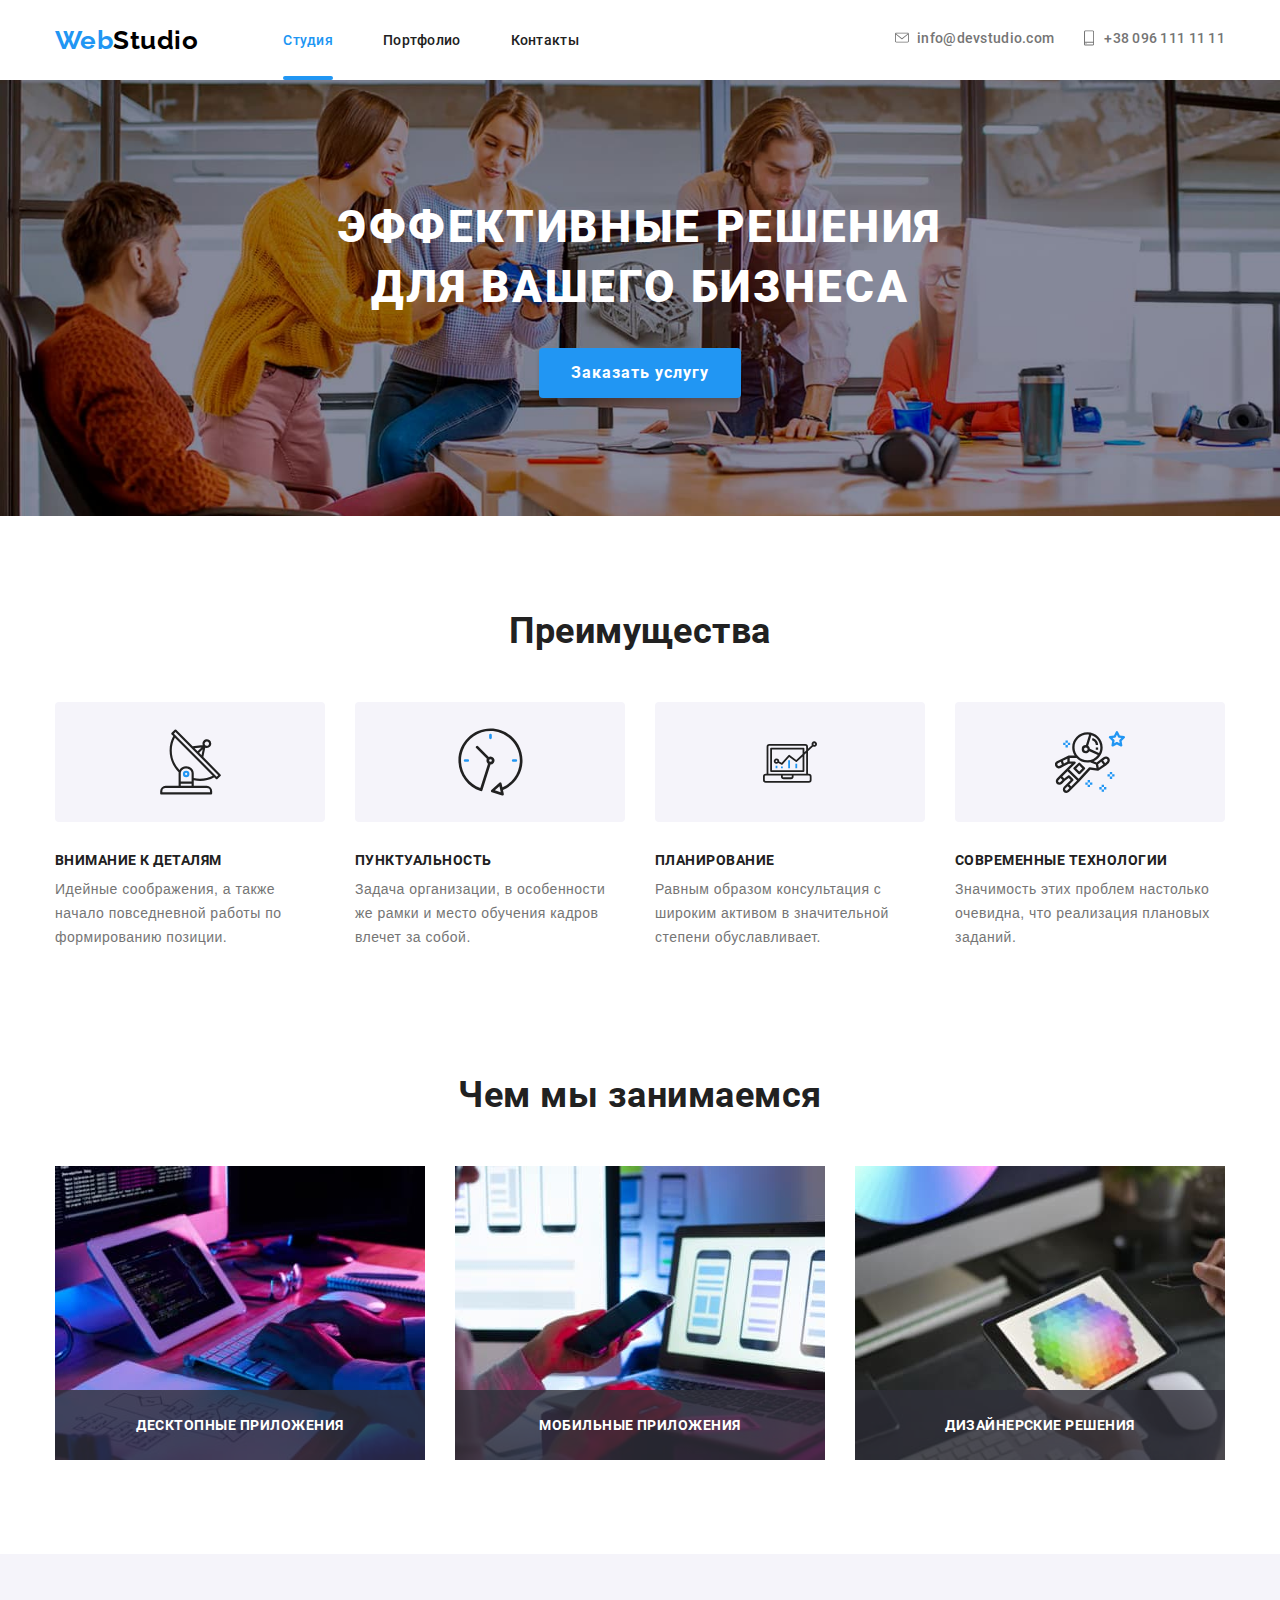
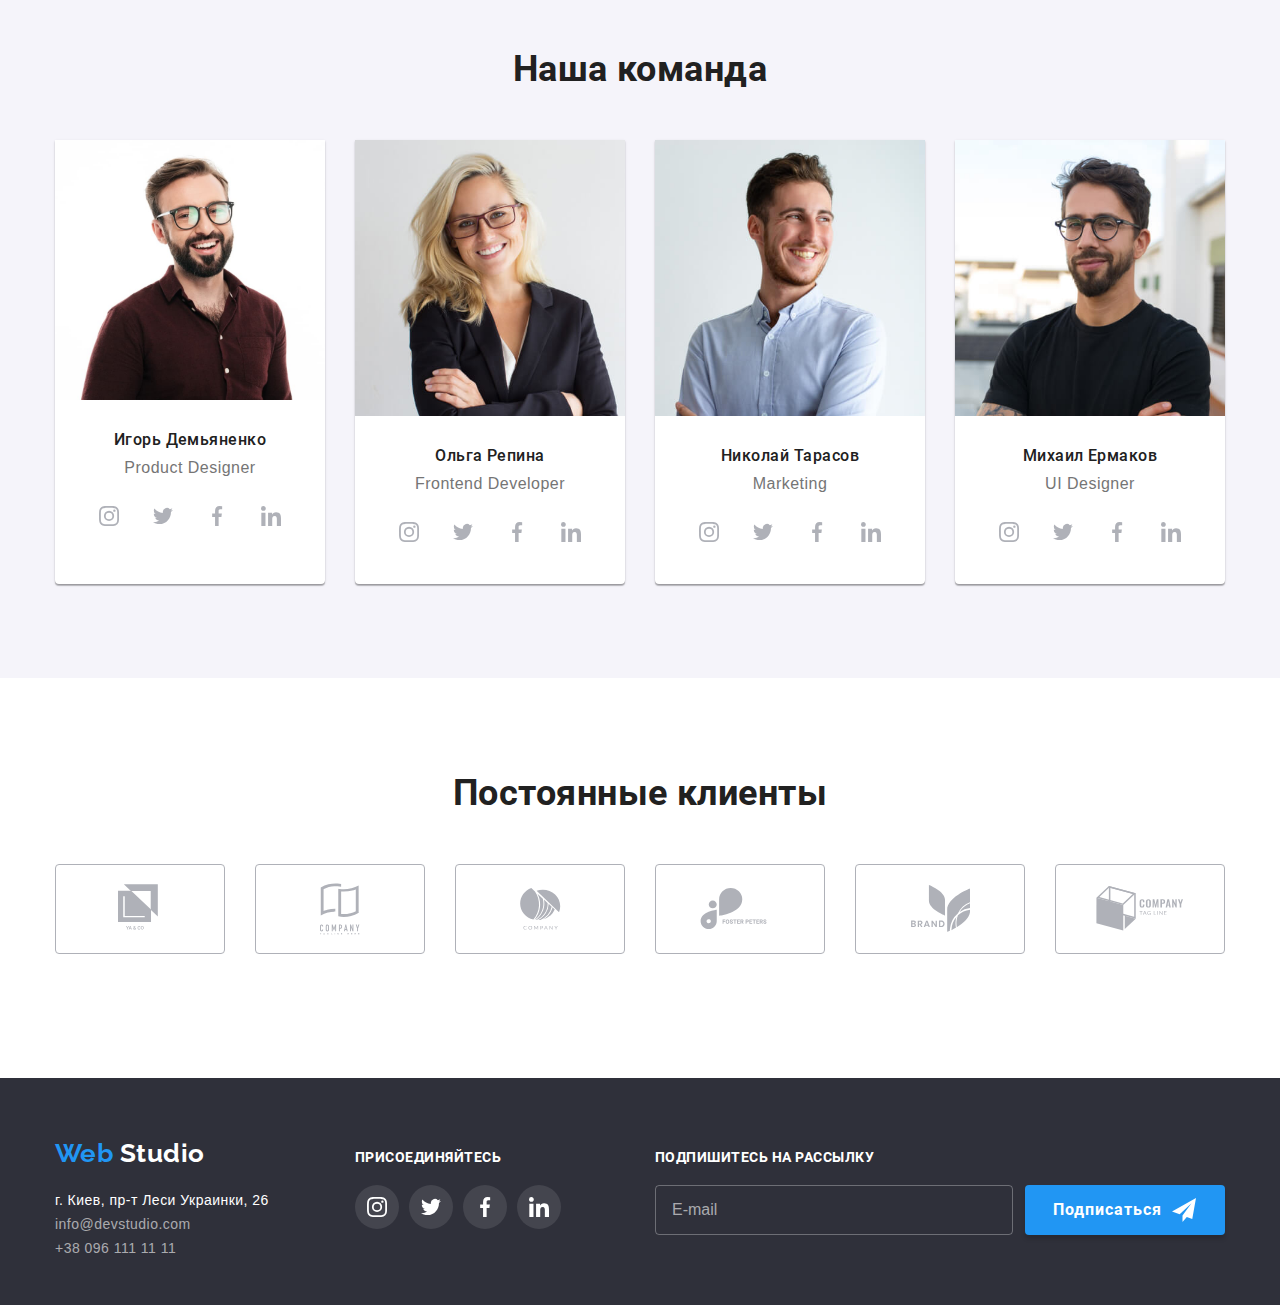
==== commit aac01dfc: "foto4" ====
--- a/index.html
+++ b/index.html
@@ -315,8 +315,8 @@
                 />
                 <source
                   srcset="
-                    ./images/team/tablet/olga.jpg    1x,
-                    ./images/team/tablet/olga@2x.jpg 2x
+                    ./images/team/tablet/i2.jpg    1x,
+                    ./images/team/tablet/i2@2x.jpg 2x
                   "
                   media="(min-width: 768px)"
                 />
@@ -411,15 +411,15 @@
                 />
                 <source
                   srcset="
-                    ./images/team/tablet/nikolay.jpg    1x,
-                    ./images/team/tablet/nikolay@2x.jpg 2x
+                    ./images/team/tablet/i3.jpg    1x,
+                    ./images/team/tablet/i3@2x.jpg 2x
                   "
                   media="(min-width: 768px)"
                 />
                 <source
                   srcset="
-                    ./images/team/mobile/nikolay.jpg    1x,
-                    ./images/team/mobile/nikolay@2x.jpg 2x
+                    ./images/team/mobile/i3.jpg    1x,
+                    ./images/team/mobile/i3@2x.jpg 2x
                   "
                   media="(max-width: 767px)"
                 />
@@ -507,15 +507,15 @@
                 />
                 <source
                   srcset="
-                    ./images/team/tablet/mikhail.jpg    1x,
-                    ./images/team/tablet/mikhail@2x.jpg 2x
+                    ./images/team/tablet/i4.jpg    1x,
+                    ./images/team/tablet/i4@2x.jpg 2x
                   "
                   media="(min-width: 768px)"
                 />
                 <source
                   srcset="
-                    ./images/team/mobile/mikhail.jpg    1x,
-                    ./images/team/mobile/mikhail@2x.jpg 2x
+                    ./images/team/mobile/i4.jpg    1x,
+                    ./images/team/mobile/i4@2x.jpg 2x
                   "
                   media="(max-width: 767px)"
                 />
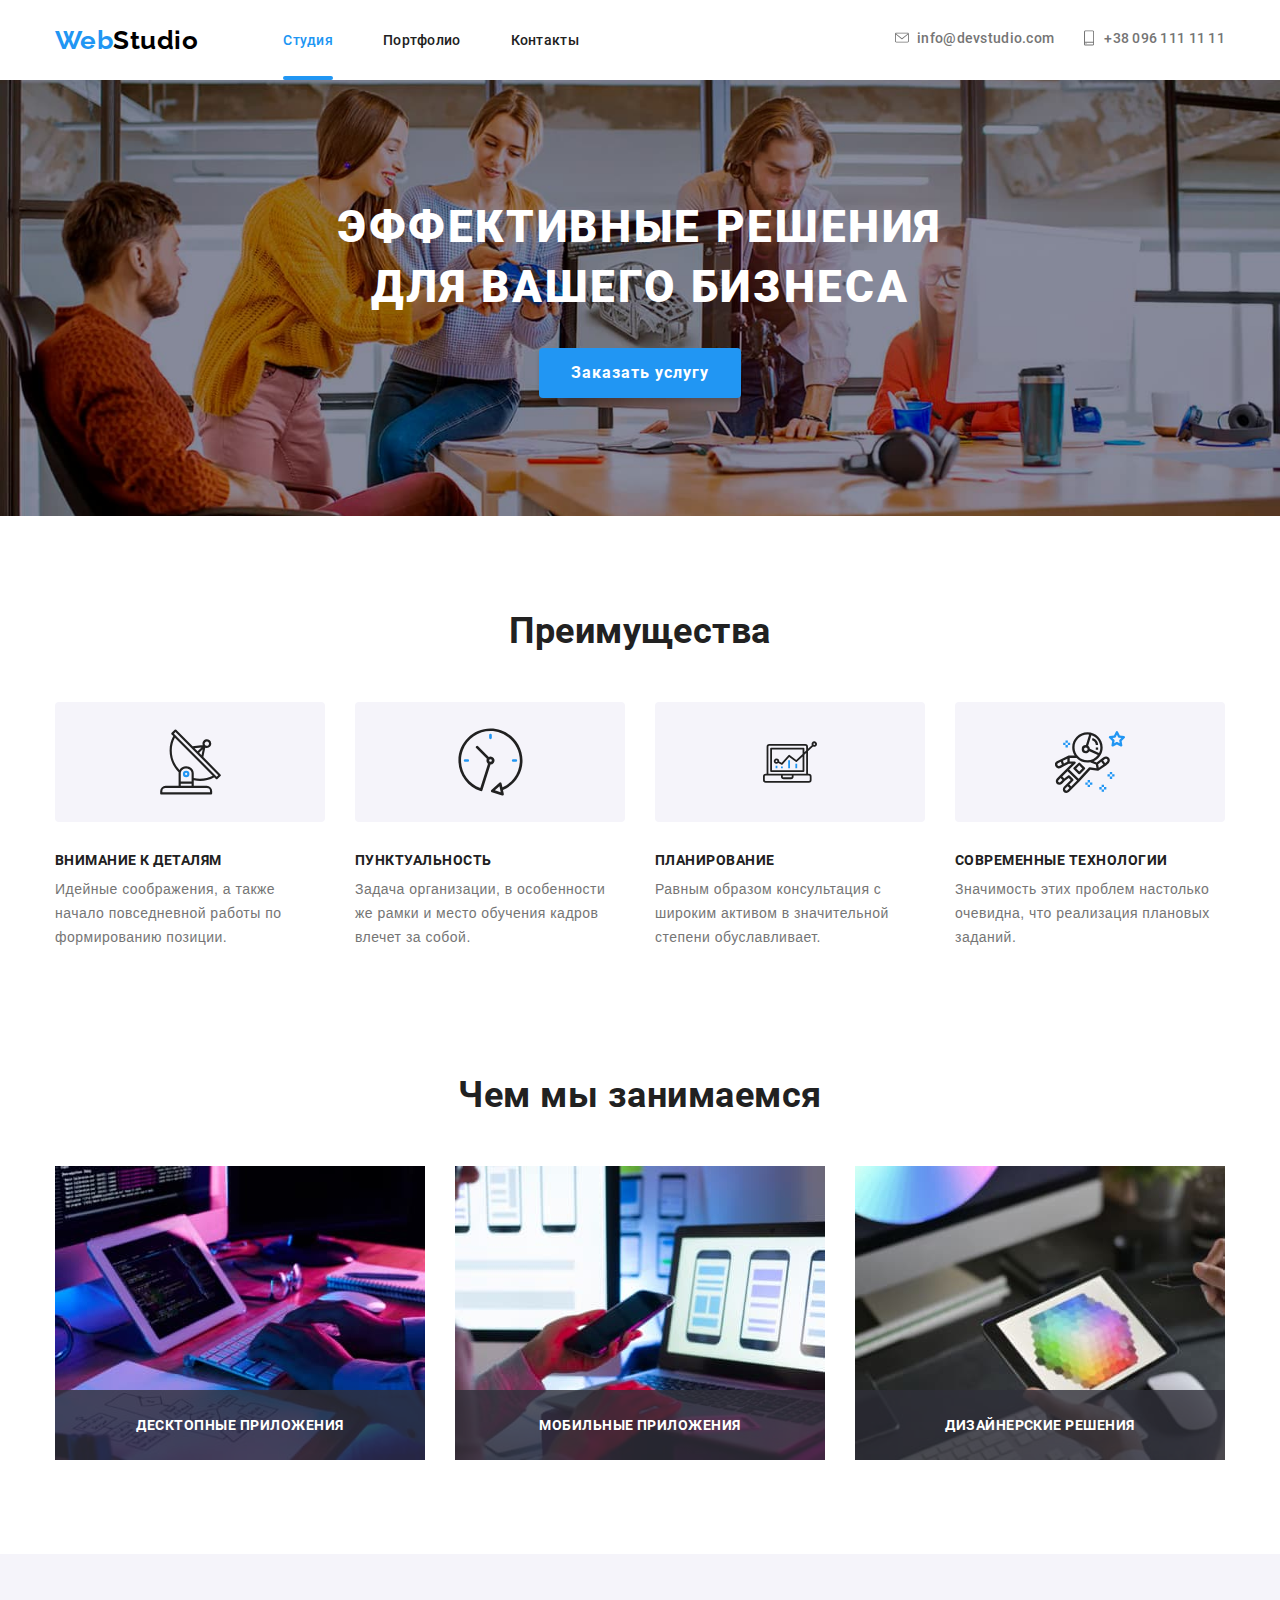
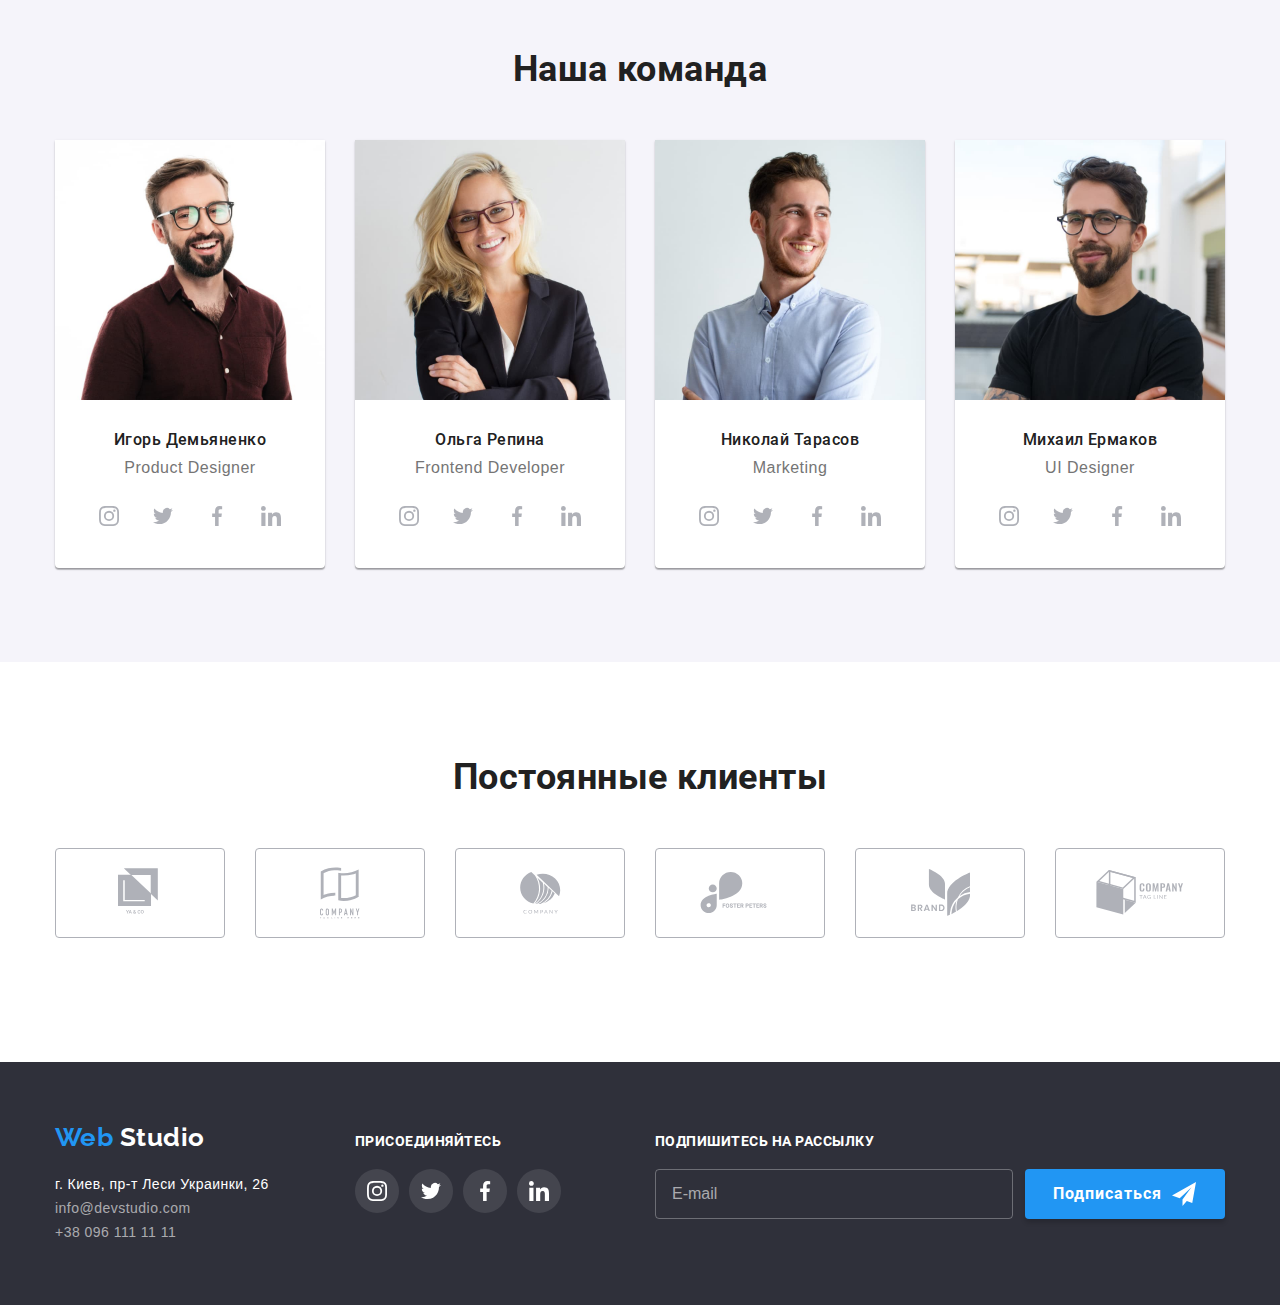
==== commit 235a7ad5: "foto1" ====
--- a/index.html
+++ b/index.html
@@ -225,8 +225,8 @@
                 />
                 <source
                   srcset="
-                    ./images/team/mobile/igor.jpg    1x,
-                    ./images/team/mobile/igor@2x.jpg 2x
+                    ./images/team/mobile/i1.jpg    1x,
+                    ./images/team/mobile/i1@2x.jpg 2x
                   "
                   media="(max-width: 767px)"
                 />
